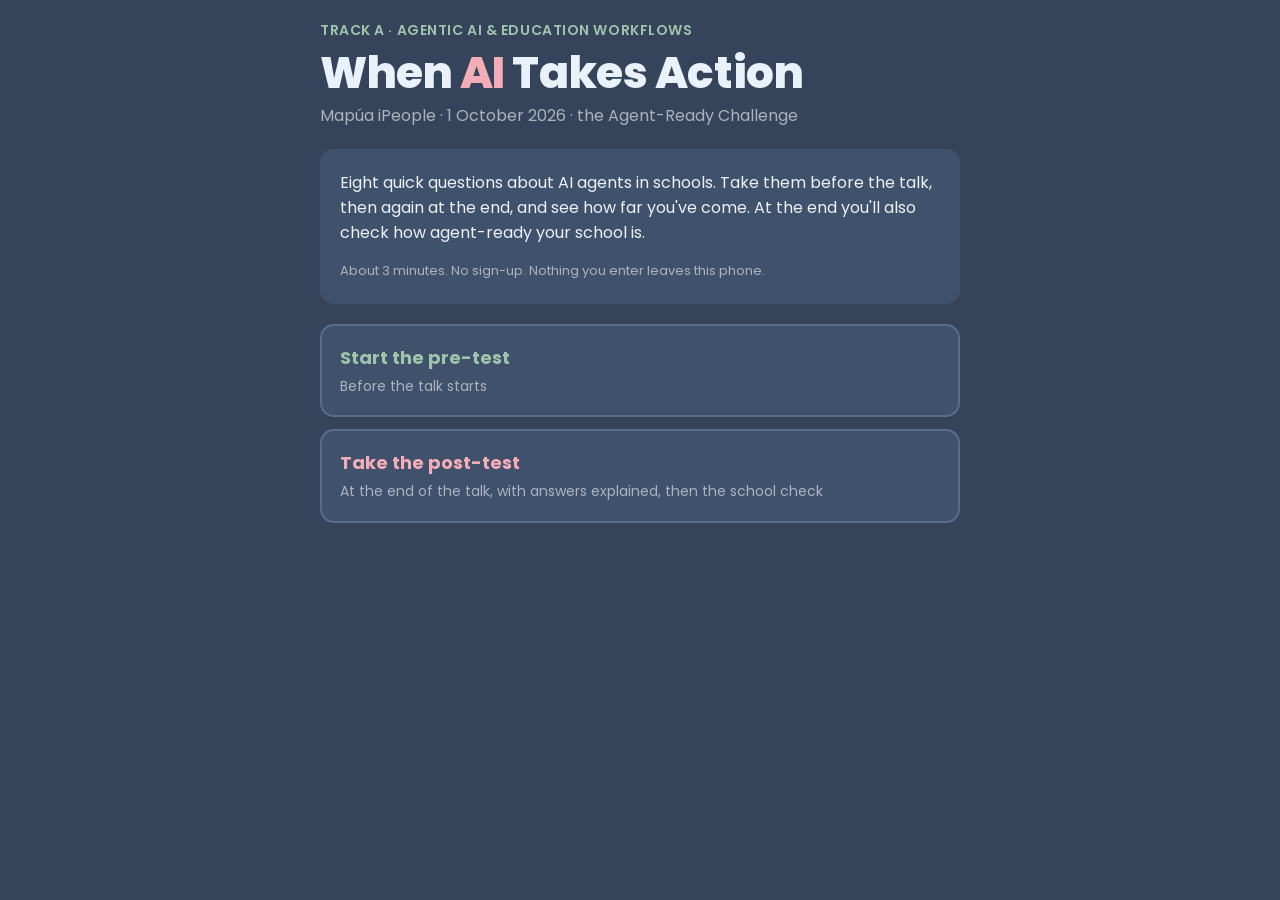
==== agent-ready/index.html @ f6d98a03 "Add Agent-Ready Challenge: pre/post-test and school readiness check with a shareable results card Co" ====
<!doctype html>
<html lang="en">
<head>
<meta charset="UTF-8" />
<meta name="viewport" content="width=device-width, initial-scale=1, viewport-fit=cover" />
<title>Agent-Ready Challenge</title>
<meta name="description" content="Eight quick questions on AI agents in schools, before and after the talk, plus a check of how agent-ready your school is. Get a results card to keep and share." />
<meta property="og:type" content="website" />
<meta property="og:url" content="https://events.webprvw.xyz/agent-ready/" />
<meta property="og:title" content="How agent-ready is your school?" />
<meta property="og:description" content="The Agent-Ready Challenge from Track A, “When AI Takes Action” (Mapúa iPeople, 1 Oct 2026). Take the quiz and get your school's level on the autonomy dial." />
<meta property="og:image" content="https://events.webprvw.xyz/agent-ready/og.png" />
<meta property="og:image:width" content="1200" />
<meta property="og:image:height" content="630" />
<meta name="twitter:card" content="summary_large_image" />
<link rel="icon" href="data:image/svg+xml,<svg xmlns=%22http://www.w3.org/2000/svg%22 viewBox=%220 0 100 100%22><circle cx=%2250%22 cy=%2250%22 r=%2248%22 fill=%22%2335445A%22/><path d=%22M22 64a28 28 0 0 1 56 0%22 stroke=%22%239FC4AB%22 stroke-width=%2210%22 fill=%22none%22 stroke-linecap=%22round%22/><line x1=%2250%22 y1=%2264%22 x2=%2262%22 y2=%2242%22 stroke=%22%23E9F1FA%22 stroke-width=%227%22 stroke-linecap=%22round%22/></svg>" />

<link rel="preconnect" href="https://fonts.googleapis.com">
<link rel="preconnect" href="https://fonts.gstatic.com" crossorigin>
<link rel="stylesheet" href="https://fonts.googleapis.com/css2?family=Poppins:wght@400;500;600;700;800&display=swap">
<style>
  /* Single dark look, taken from the "When AI Takes Action" deck */
  :root {
    color-scheme: dark;
    --ground: #35445A;
    --ground-deep: #2C394C;
    --card: #40516B;
    --card-hi: #4A5D7A;
    --line: #5A6C88;
    --text: #E9F1FA;
    --muted: #A9B4C2;
    --mint: #9FC4AB;
    --pink: #F4ACB7;
    --sky: #B6D8E1;
    --ok: #9FC4AB;
    --bad: #F4ACB7;
    --radius: 14px;
    --font: "Poppins", "Avenir Next", "Segoe UI", system-ui, sans-serif;
  }
  html, body { background: var(--ground); }
  body {
    margin: 0; color: var(--text); font-family: var(--font); font-size: 16px; line-height: 1.55;
    padding-inline: 16px; padding-block: 20px 40px;
    -webkit-font-smoothing: antialiased;
  }
  .wrap { max-width: 640px; margin: 0 auto; display: grid; grid-template-columns: minmax(0, 1fr); gap: 20px; width: 100%; }
  .wrap > *, .panel > * { min-width: 0; }
  h1, h2, .q { overflow-wrap: anywhere; }
  h1, h2, h3 { margin: 0; text-wrap: balance; line-height: 1.15; }
  p { margin: 0; }
  .eyebrow { font-size: 12px; font-weight: 700; letter-spacing: .12em; text-transform: uppercase; color: var(--muted); }
  .muted { color: var(--muted); }
  .num { font-variant-numeric: tabular-nums; }

  /* header */
  .brand { display: grid; gap: 6px; }
  .brand h1 { font-size: clamp(30px, 8vw, 44px); font-weight: 800; letter-spacing: -.01em; }
  .brand h1 .ai { color: var(--pink); }
  .brand .sub { color: var(--mint); font-weight: 600; font-size: 14px; letter-spacing: .04em; text-transform: uppercase; }

  /* agent loop strip: used as the quiz progress */
  .loop { display: flex; flex-wrap: wrap; align-items: center; gap: 6px 8px; font-size: 13px; font-weight: 700; letter-spacing: .06em; }
  .loop span { color: var(--line); transition: color .3s; }
  .loop span.on { color: var(--c); }
  .loop i { color: var(--line); font-style: normal; }

  .panel { background: var(--card); border-radius: var(--radius); padding: 22px 20px; display: grid; gap: 16px; }
  .choices { display: grid; gap: 12px; }
  .bigbtn {
    display: grid; gap: 4px; text-align: left; width: 100%;
    background: var(--card); color: var(--text); border: 2px solid var(--line); border-radius: var(--radius);
    padding: 18px 18px; font: inherit; cursor: pointer; transition: border-color .15s, background .15s;
  }
  .bigbtn:hover { border-color: var(--sky); background: var(--card-hi); }
  .bigbtn strong { font-size: 18px; }
  .bigbtn small { color: var(--muted); font-size: 14px; }
  .bigbtn.pre strong { color: var(--mint); }
  .bigbtn.post strong { color: var(--pink); }
  .note { font-size: 13px; color: var(--muted); }

  button { font-family: inherit; }
  button:focus-visible, a:focus-visible, input:focus-visible { outline: 3px solid var(--sky); outline-offset: 2px; }
  .btn {
    appearance: none; border: 0; border-radius: 999px; padding: 13px 22px; font-size: 15px; font-weight: 700;
    background: var(--mint); color: var(--ground-deep); cursor: pointer; text-decoration: none; display: inline-flex; align-items: center; justify-content: center; gap: 8px;
  }
  .btn.alt { background: transparent; color: var(--text); border: 2px solid var(--line); }
  .btn.pink { background: var(--pink); }
  .btn[disabled] { opacity: .45; cursor: default; }
  .row { display: flex; flex-wrap: wrap; gap: 10px; align-items: center; }
  .spread { justify-content: space-between; }

  /* quiz */
  .qhead { display: flex; justify-content: space-between; gap: 12px; align-items: baseline; }
  .q { font-size: clamp(19px, 5vw, 23px); font-weight: 700; }
  .opts { display: grid; gap: 10px; }
  .opt {
    text-align: left; width: 100%; font: inherit; font-size: 16px; color: var(--text);
    background: var(--ground); border: 2px solid var(--line); border-radius: 12px; padding: 13px 15px; cursor: pointer;
    display: grid; grid-template-columns: 28px 1fr; gap: 10px; align-items: start;
  }
  .opt:hover:not([disabled]) { border-color: var(--sky); }
  .opt .k { width: 26px; height: 26px; border-radius: 50%; border: 2px solid var(--line); display: grid; place-items: center; font-size: 13px; font-weight: 700; color: var(--muted); }
  .opt.picked { border-color: var(--sky); background: var(--card-hi); }
  .opt.picked .k { border-color: var(--sky); color: var(--sky); }
  .opt.right { border-color: var(--ok); }
  .opt.right .k { background: var(--ok); border-color: var(--ok); color: var(--ground-deep); }
  .opt.wrong { border-color: var(--bad); }
  .opt.wrong .k { background: var(--bad); border-color: var(--bad); color: var(--ground-deep); }
  .opt[disabled] { cursor: default; }
  .explain { border-radius: 12px; background: var(--ground); padding: 12px 14px; font-size: 15px; }
  .explain b { color: var(--mint); }
  .explain.miss b { color: var(--pink); }

  /* readiness */
  .area { display: grid; gap: 10px; }
  .area h3 { font-size: 15px; letter-spacing: .06em; text-transform: uppercase; color: var(--sky); }
  .item { background: var(--ground); border-radius: 12px; padding: 12px 14px; display: grid; gap: 10px; }
  .seg { display: grid; grid-template-columns: repeat(3, 1fr); gap: 6px; }
  .seg button {
    font: inherit; font-size: 14px; font-weight: 600; padding: 8px 4px; border-radius: 999px; cursor: pointer;
    background: transparent; color: var(--muted); border: 2px solid var(--line);
  }
  .seg button[aria-pressed="true"] { color: var(--ground-deep); border-color: transparent; }
  .seg button[data-v="2"][aria-pressed="true"] { background: var(--mint); }
  .seg button[data-v="1"][aria-pressed="true"] { background: var(--sky); }
  .seg button[data-v="0"][aria-pressed="true"] { background: var(--pink); }

  /* results */
  .scores { display: grid; grid-template-columns: minmax(0, 1fr) auto minmax(0, 1fr); gap: 10px; align-items: center; text-align: center; }
  .score b { display: block; font-size: 40px; line-height: 1.1; }
  .score small { color: var(--muted); font-size: 13px; text-transform: uppercase; letter-spacing: .08em; font-weight: 600; }
  .arrow { color: var(--muted); font-size: 26px; }
  .gain { text-align: center; font-weight: 700; color: var(--mint); }
  .dialbox { display: grid; justify-items: center; gap: 6px; text-align: center; }
  .dialbox svg { width: 100%; max-width: 320px; height: auto; }
  .level { font-size: 22px; font-weight: 800; }
  .card-img { width: 100%; max-width: 420px; border-radius: 12px; display: block; margin: 0 auto; box-shadow: 0 10px 30px rgba(0,0,0,.25); }
  .field { display: grid; gap: 6px; }
  .field label { font-size: 13px; color: var(--muted); font-weight: 600; }
  .field input {
    font: inherit; color: var(--text); background: var(--ground); border: 2px solid var(--line); border-radius: 10px; padding: 10px 12px; width: 100%; box-sizing: border-box;
  }
  .caption { background: var(--ground); border-radius: 12px; padding: 12px 14px; font-size: 14px; white-space: pre-wrap; user-select: all; }
  .status { font-size: 14px; color: var(--mint); min-height: 1.4em; }
  .social a { font-size: 14px; padding: 10px 16px; }
  .fields { display: grid; grid-template-columns: minmax(0, 1fr) minmax(0, 1fr); gap: 10px; }
  @media (max-width: 460px) { .fields { grid-template-columns: 1fr; } .score b { font-size: 34px; } }
  @media (prefers-reduced-motion: reduce) { * { transition: none !important; } }
</style>

</head>
<body>
<div class="wrap" id="app">
  <header class="brand">
    <span class="sub">Track A · Agentic AI &amp; Education Workflows</span>
    <h1>When <span class="ai">AI</span> Takes Action</h1>
    <span class="muted">Mapúa iPeople · 1 October 2026 · the Agent-Ready Challenge</span>
  </header>
  <main id="screen" class="wrap"></main>
</div>

<script>
/* ---------- content ---------- */
const QUESTIONS = [
  { q: "What's the biggest difference between a chatbot and an AI agent?",
    o: ["The agent runs on a smarter model", "The agent works toward a goal and takes the steps itself, using tools", "The agent only works offline", "The agent never makes mistakes"],
    a: 1, why: "The brain can be the same model. A chatbot answers your question. An agent gets a goal and does the steps." },
  { q: "Which order does an agent loop through?",
    o: ["Think → Act → Perceive → Learn", "Act → Learn → Think → Perceive", "Perceive → Think → Act → Learn", "Learn → Perceive → Act → Think"],
    a: 2, why: "It takes in what's around it, plans, does the steps, then checks what happened and adjusts." },
  { q: "An agent will remind parents about missing enrollment documents. Where on the autonomy dial should you start?",
    o: ["Level 4: it acts alone, you check later", "Level 3: it runs routine cases by itself", "Level 2: it drafts, a person approves each step", "Skip the dial and send everything at once"],
    a: 2, why: "Start at Level 2. Earn Level 3 with evidence. Anything touching parents, grades or health stays close to a human." },
  { q: "Your class records live in five spreadsheets with different spellings of the same student. You add an agent. What happens?",
    o: ["The agent quietly fixes the data", "The agent acts on the wrong records, with total confidence", "The agent refuses to run", "Nothing changes"],
    a: 1, why: "An agent is only as good as what it can see. Bad data becomes a wrong action, not just a wrong answer." },
  { q: "Which of these should always stay with a person?",
    o: ["Sorting helpdesk tickets by category", "Drafting a weekly quiz from the syllabus", "Checking the server room temperature", "Deciding how to approach a student who just lost a parent"],
    a: 3, why: "Empathy, ethics and context are the human layer. The agent can flag the student. The adviser decides." },
  { q: "TOIC's Monitoring Agent spots a 'rogue access point' near campus. What happens next?",
    o: ["It blocks the device right away", "It writes a brief, and the security team makes the call", "It shuts down campus Wi-Fi", "It emails every student"],
    a: 1, why: "Act, then stop. It might just be the café next door, so a person on the SOC team decides." },
  { q: "Why keep a log of everything an agent does?",
    o: ["To slow the agent down", "It shows who did what and who approved it, which is the evidence ISO 21001 auditors ask for", "It trains the model for free", "You don't need one if the agent is accurate"],
    a: 1, why: "An audit log is evidence. The agents create it as they go, and it feeds the management review." },
  { q: "You want to demo an agent to colleagues. Which data should you use?",
    o: ["Real student records, since it's only a demo", "Sample data with fake names", "Whatever is in your downloads folder", "Last year's grades, since they're old"],
    a: 1, why: "Use fake data for demos. Real student data goes only into approved tools, under RA 10173 (Data Privacy Act)." },
];

const AREAS = [
  { name: "Data & systems", tip: "Pick one important record, like class lists, and get it into one clean, owned system.", items: [
    "Our key records live in one system, not scattered spreadsheets.",
    "Every key system has a named owner.",
    "We watch our systems instead of waiting for complaints.",
  ]},
  { name: "Workflows & operations", tip: "Get everyone who touches one workflow into a room and map it start to finish on a whiteboard.", items: [
    "We've mapped at least one workflow from start to finish.",
    "Requests and issues go through one ticketing or tracking system.",
    "Our devices have an inventory and a maintenance schedule we follow.",
  ]},
  { name: "People & governance", tip: "Write down who approves what before any agent acts, and share your AI policy with the people doing the work.", items: [
    "Teachers and staff know our AI policy.",
    "Every automated action would have a named human approver.",
    "We know which data AI tools may and may not touch (RA 10173).",
    "Our quality system, like ISO 21001, has KPIs and a regular review we can plug agents into.",
  ]},
];
const LEVELS = [
  { n: 1, name: "Build the foundation", color: "#F4ACB7", move: "Map one workflow and clean one dataset before any agent acts." },
  { n: 2, name: "Pilot one agent", color: "#B6D8E1", move: "Pick one workflow. The agent drafts, a named person approves every step." },
  { n: 3, name: "Scale with evidence", color: "#9FC4AB", move: "Let the agent run routine cases, spot-check it, and report the KPIs." },
];
const HASHTAGS = "#WhenAITakesAction #AgenticAI #iPeople #AIinEducation";
const SHARE_URL = "https://events.webprvw.xyz/agent-ready/";
const PRE_KEY = "agent-ready-pre-v1";

/* ---------- state ---------- */
let S = { screen: "home", mode: "pre", i: 0, answers: [], revealed: false, ready: {}, name: "", school: "" };

const store = {
  get() { try { return JSON.parse(localStorage.getItem(PRE_KEY) || "null"); } catch { return null; } },
  set(v) { try { localStorage.setItem(PRE_KEY, JSON.stringify(v)); } catch {} },
};
const $ = (sel, root = document) => root.querySelector(sel);
function h(tag, attrs = {}, ...kids) {
  const el = document.createElement(tag);
  for (const [k, v] of Object.entries(attrs)) {
    if (k === "class") el.className = v;
    else if (k.startsWith("on")) el.addEventListener(k.slice(2), v);
    else if (v !== false && v != null) el.setAttribute(k, v === true ? "" : v);
  }
  for (const k of kids.flat()) if (k != null && k !== false) el.append(k.nodeType ? k : document.createTextNode(k));
  return el;
}
const score = (ans) => ans.reduce((s, a, i) => s + (a === QUESTIONS[i].a ? 1 : 0), 0);
function go(patch) { Object.assign(S, patch); render(); window.scrollTo({ top: 0, behavior: "instant" in window ? "instant" : "auto" }); }

/* ---------- screens ---------- */
function render() {
  const root = $("#screen"); root.replaceChildren();
  ({ home, quiz, preDone, ready, results })[S.screen](root);
}

function home(root) {
  const pre = store.get();
  root.append(
    h("div", { class: "panel" },
      h("p", {}, "Eight quick questions about AI agents in schools. Take them before the talk, then again at the end, and see how far you've come. At the end you'll also check how agent-ready your school is."),
      h("p", { class: "note" }, "About 3 minutes. No sign-up. Nothing you enter leaves this phone.")),
    h("div", { class: "choices" },
      h("button", { class: "bigbtn pre", onclick: () => go({ screen: "quiz", mode: "pre", i: 0, answers: [], revealed: false }) },
        h("strong", {}, "Start the pre-test"), h("small", {}, pre ? `Already done: ${pre.score}/8. Tap to retake.` : "Before the talk starts")),
      h("button", { class: "bigbtn post", onclick: () => go({ screen: "quiz", mode: "post", i: 0, answers: [], revealed: false }) },
        h("strong", {}, "Take the post-test"), h("small", {}, "At the end of the talk, with answers explained, then the school check"))),
  );
}

function loopStrip(i) {
  const steps = [["PERCEIVE", "var(--mint)"], ["THINK", "var(--sky)"], ["ACT", "var(--pink)"], ["LEARN", "var(--text)"]];
  const on = Math.min(3, Math.floor((i / QUESTIONS.length) * 4));
  const el = h("div", { class: "loop", "aria-hidden": "true" });
  steps.forEach(([t, c], k) => {
    if (k) el.append(h("i", {}, "→"));
    const s = h("span", { class: k <= on ? "on" : "" }, t); s.style.setProperty("--c", c); el.append(s);
  });
  return el;
}

function quiz(root) {
  const Q = QUESTIONS[S.i], picked = S.answers[S.i], post = S.mode === "post";
  const panel = h("div", { class: "panel" },
    h("div", { class: "qhead" },
      h("span", { class: "eyebrow" }, post ? "Post-test" : "Pre-test"),
      h("span", { class: "eyebrow num" }, `${S.i + 1} of ${QUESTIONS.length}`)),
    loopStrip(S.i),
    h("h2", { class: "q", id: "qtext" }, Q.q));
  const opts = h("div", { class: "opts", role: "group", "aria-labelledby": "qtext" });
  Q.o.forEach((text, k) => {
    let cls = "opt";
    if (picked === k) cls += " picked";
    if (post && S.revealed) { if (k === Q.a) cls += " right"; else if (k === picked) cls += " wrong"; }
    opts.append(h("button", {
      class: cls, disabled: post && S.revealed,
      onclick: () => { S.answers[S.i] = k; if (post) S.revealed = true; render(); },
    }, h("span", { class: "k" }, "ABCD"[k]), h("span", {}, text)));
  });
  panel.append(opts);
  if (post && S.revealed) {
    const ok = picked === Q.a;
    panel.append(h("p", { class: "explain" + (ok ? "" : " miss"), role: "status" }, h("b", {}, ok ? "Correct. " : "Not quite. "), Q.why));
  }
  const last = S.i === QUESTIONS.length - 1;
  const canNext = picked != null;
  panel.append(h("div", { class: "row spread" },
    h("button", { class: "btn alt", disabled: S.i === 0, onclick: () => go({ i: S.i - 1, revealed: post }) }, "Back"),
    h("button", { class: "btn", disabled: !canNext, onclick: () => {
      if (!last) return go({ i: S.i + 1, revealed: post && S.answers[S.i + 1] != null });
      if (!post) { store.set({ score: score(S.answers), at: Date.now() }); return go({ screen: "preDone" }); }
      go({ screen: "ready" });
    }}, last ? (post ? "Next: school check" : "Lock in my answers") : "Next")));
  root.append(panel);
}

function preDone(root) {
  const s = score(S.answers);
  root.append(h("div", { class: "panel" },
    h("span", { class: "eyebrow" }, "Pre-test locked in"),
    h("h2", { class: "num", style: "font-size:44px" }, `${s} / 8`),
    h("p", {}, "The answers stay hidden for now. At the end of the talk, open this page again on this phone and tap “Take the post-test” to see how far you've come."),
    h("p", { class: "note" }, `Using another device later? Write down your score: ${s}/8.`),
    h("div", { class: "row" }, h("button", { class: "btn alt", onclick: () => go({ screen: "home" }) }, "Back to start"))));
}

function ready(root) {
  const panel = h("div", { class: "panel" },
    h("span", { class: "eyebrow" }, "Last step"),
    h("h2", {}, "How agent-ready is your school?"),
    h("p", { class: "muted" }, "Answer for your school or your office. Be honest: this only shows up on your phone."));
  let idx = 0;
  AREAS.forEach((area) => {
    const box = h("section", { class: "area" }, h("h3", {}, area.name));
    area.items.forEach((text) => {
      const id = idx++, cur = S.ready[id];
      const seg = h("div", { class: "seg", role: "group", "aria-label": text });
      [["2", "Yes"], ["1", "Partly"], ["0", "Not yet"]].forEach(([v, label]) =>
        seg.append(h("button", { "data-v": v, "aria-pressed": String(cur === +v), onclick: () => { S.ready[id] = +v; render(); } }, label)));
      box.append(h("div", { class: "item" }, h("span", {}, text), seg));
    });
    panel.append(box);
  });
  const total = AREAS.reduce((n, a) => n + a.items.length, 0);
  const done = Object.keys(S.ready).length;
  panel.append(h("div", { class: "row spread" },
    h("span", { class: "note num" }, `${done} of ${total} answered`),
    h("button", { class: "btn pink", disabled: done < total, onclick: () => go({ screen: "results" }) }, "See my results")));
  root.append(panel);
}

function readiness() {
  let id = 0, total = 0, weakest = null;
  const areas = AREAS.map((a) => {
    let got = 0; a.items.forEach(() => { got += S.ready[id++] ?? 0; });
    const pct = got / (a.items.length * 2); total += got;
    const r = { ...a, pct }; if (!weakest || pct < weakest.pct) weakest = r; return r;
  });
  const level = total <= 8 ? LEVELS[0] : total <= 15 ? LEVELS[1] : LEVELS[2];
  return { total, level, weakest, areas };
}

function dialSVG(level) {
  // four notches on a half dial; level 4 is shown greyed out ("rarely right for schools")
  const cx = 160, cy = 150, r = 120, segs = 4, gap = 0.04;
  const arc = (a0, a1, rr) => {
    const p = (a) => [cx + rr * Math.cos(a), cy - rr * Math.sin(a)];
    const [x0, y0] = p(a0), [x1, y1] = p(a1);
    return `M${x0.toFixed(1)} ${y0.toFixed(1)} A${rr} ${rr} 0 0 1 ${x1.toFixed(1)} ${y1.toFixed(1)}`;
  };
  const cols = ["#F4ACB7", "#B6D8E1", "#9FC4AB", "#5A6C88"];
  let paths = "";
  for (let k = 0; k < segs; k++) {
    const a0 = Math.PI - (k / segs) * Math.PI - gap, a1 = Math.PI - ((k + 1) / segs) * Math.PI + gap;
    const active = k + 1 <= level.n && k < 3;
    paths += `<path d="${arc(a0, a1, r)}" stroke="${cols[k]}" stroke-opacity="${active ? 1 : 0.28}" stroke-width="26" fill="none" stroke-linecap="round"/>`;
    const mid = (a0 + a1) / 2;
    paths += `<text x="${(cx + (r - 44) * Math.cos(mid)).toFixed(1)}" y="${(cy - (r - 44) * Math.sin(mid) + 6).toFixed(1)}" fill="#A9B4C2" font-family="Poppins, sans-serif" font-size="15" font-weight="700" text-anchor="middle">${k + 1}</text>`;
  }
  const na = Math.PI - ((level.n - 0.5) / segs) * Math.PI;
  const nx = cx + (r - 30) * Math.cos(na), ny = cy - (r - 30) * Math.sin(na);
  return `<svg viewBox="0 0 320 175" role="img" aria-label="Autonomy dial pointing at level ${level.n} of 4">${paths}
    <line x1="${cx}" y1="${cy}" x2="${nx.toFixed(1)}" y2="${ny.toFixed(1)}" stroke="#E9F1FA" stroke-width="5" stroke-linecap="round"/>
    <circle cx="${cx}" cy="${cy}" r="9" fill="#E9F1FA"/>
    <text x="290" y="170" fill="#A9B4C2" font-family="Poppins, sans-serif" font-size="11" text-anchor="end">4 = acts alone, rarely right for schools</text></svg>`;
}

function captionText(post, pre, R) {
  const who = S.name.trim() ? `${S.name.trim()}${S.school.trim() ? ", " + S.school.trim() : ""}` : "";
  const scoreLine = pre != null ? `My agentic AI score went from ${pre}/8 to ${post}/8` : `I scored ${post}/8 on agentic AI`;
  return `${scoreLine} at Track A, "When AI Takes Action" (Mapúa iPeople, 1 Oct 2026).${who ? " — " + who : ""}
My school is at Level ${R.level.n} on the autonomy dial: ${R.level.name}.
AI prepares. People decide.${SHARE_URL ? "\nTry it: " + SHARE_URL : ""}
${HASHTAGS}`;
}

function results(root) {
  const post = score(S.answers), preRec = store.get(), pre = preRec ? preRec.score : null, R = readiness();
  const scoreBox = h("div", { class: "panel" }, h("span", { class: "eyebrow" }, "Your quiz"));
  if (pre != null) {
    scoreBox.append(h("div", { class: "scores num" },
      h("div", { class: "score" }, h("b", {}, `${pre}/8`), h("small", {}, "Before")),
      h("span", { class: "arrow", "aria-hidden": "true" }, "→"),
      h("div", { class: "score" }, h("b", { style: "color:var(--mint)" }, `${post}/8`), h("small", {}, "After"))),
      h("p", { class: "gain num" }, post > pre ? `+${post - pre} since the start of the talk` : post === pre ? "Same score. You came in ready." : "Worth a second look at the slides"));
  } else {
    scoreBox.append(h("div", { class: "scores num" }, h("span", {}), h("div", { class: "score" }, h("b", { style: "color:var(--mint)" }, `${post}/8`), h("small", {}, "Post-test")), h("span", {})),
      h("p", { class: "note", style: "text-align:center" }, "No pre-test on this phone, so there's no before score to compare."));
  }

  const dial = h("div", { class: "panel" },
    h("span", { class: "eyebrow" }, "Your school"),
    h("div", { class: "dialbox" }));
  $(".dialbox", dial).innerHTML = dialSVG(R.level);
  const lvl = h("p", { class: "level" }, `Level ${R.level.n}: ${R.level.name}`); lvl.style.color = R.level.color;
  $(".dialbox", dial).append(lvl, h("p", { class: "muted num" }, `Readiness score ${R.total} of 20`));
  dial.append(h("p", {}, h("b", {}, "Your Monday move: "), R.level.move),
    h("p", {}, h("b", {}, `Start with ${R.weakest.name.toLowerCase()}: `), R.weakest.tip));

  const share = h("div", { class: "panel" },
    h("span", { class: "eyebrow" }, "Keep a copy and share it"),
    h("div", { class: "fields" },
      h("div", { class: "field" }, h("label", { for: "nm" }, "Name on your card (optional)"),
        h("input", { id: "nm", value: S.name, maxlength: "40", autocomplete: "off", oninput: (e) => { S.name = e.target.value; refresh(); } })),
      h("div", { class: "field" }, h("label", { for: "sc" }, "School (optional)"),
        h("input", { id: "sc", value: S.school, maxlength: "50", autocomplete: "off", oninput: (e) => { S.school = e.target.value; refresh(); } }))),
    h("img", { class: "card-img", id: "cardimg", alt: "Your results card" }),
    h("p", { class: "note", style: "text-align:center" }, "On a phone you can also press and hold the card to save it."),
    h("div", { class: "row", id: "savebtns" }),
    h("p", { class: "status", id: "status", role: "status" }),
    h("span", { class: "eyebrow" }, "Caption for your post"),
    h("p", { class: "caption", id: "caption" }),
    h("div", { class: "row social", id: "social" }));

  root.append(scoreBox, dial, share,
    h("div", { class: "panel" },
      h("span", { class: "eyebrow" }, "One more step"),
      h("p", {}, "Turn your Monday move into three commitments you can keep."),
      h("div", { class: "row" }, h("a", { class: "btn", href: "../commitment/" }, "Make my 3 commitments"))),
    h("div", { class: "row" },
      h("button", { class: "btn alt", onclick: () => go({ screen: "home", answers: [], ready: {} }) }, "Start over")));

  let blob = null, timer = null;
  const status = (t) => { $("#status").textContent = t; };
  async function refresh() {
    $("#caption").textContent = captionText(post, pre, R);
    clearTimeout(timer);
    timer = setTimeout(async () => {
      blob = await drawCard(post, pre, R);
      if (blob) { const u = URL.createObjectURL(blob); const img = $("#cardimg"); const old = img.src; img.src = u; if (old.startsWith("blob:")) URL.revokeObjectURL(old); }
    }, 150);
  }
  refresh();

  const btns = $("#savebtns");
  const saveBtn = h("button", { class: "btn", onclick: async () => {
    if (!blob) return;
    const filename = "agent-ready-results.png";
    const dl = window.claude?.use ? await window.claude.use("downloads").catch(() => null) : null;
    if (dl) {
      try { await dl.save({ filename, data: blob }); status("Saved. Post it with the caption below."); }
      catch (e) { status(e?.code === "declined" ? "Not saved." : "Saving isn't available here. Press and hold the card to save it."); }
      return;
    }
    const a = h("a", { href: URL.createObjectURL(blob), download: filename }); document.body.append(a); a.click(); a.remove();
    status("Saved to your downloads. Post it with the caption below.");
  }}, "Download my card");
  btns.append(saveBtn);
  if (navigator.canShare) {
    btns.append(h("button", { class: "btn pink", onclick: async () => {
      if (!blob) return;
      const file = new File([blob], "agent-ready-results.png", { type: "image/png" });
      const data = { files: [file], text: captionText(post, pre, R) };
      try { if (navigator.canShare(data)) { await navigator.share(data); status("Shared."); } else status("Your browser can't share images. Download the card instead."); }
      catch (e) { if (e?.name !== "AbortError") status("Sharing isn't available here. Download the card instead."); }
    }}, "Share"));
  }
  btns.append(h("button", { class: "btn alt", onclick: async () => {
    const t = captionText(post, pre, R);
    try { await navigator.clipboard.writeText(t); status("Caption copied."); }
    catch { const r = document.createRange(); r.selectNodeContents($("#caption")); const s = getSelection(); s.removeAllRanges(); s.addRange(r); status("Caption selected. Copy it from your menu."); }
  }}, "Copy caption"));

  const social = $("#social"), text = encodeURIComponent(captionText(post, pre, R));
  if (SHARE_URL) {
    const u = encodeURIComponent(SHARE_URL);
    social.append(
      h("a", { class: "btn alt", href: `https://www.facebook.com/sharer/sharer.php?u=${u}`, target: "_blank", rel: "noopener" }, "Facebook"),
      h("a", { class: "btn alt", href: `https://www.linkedin.com/sharing/share-offsite/?url=${u}`, target: "_blank", rel: "noopener" }, "LinkedIn"));
  }
  social.append(h("a", { class: "btn alt", href: `https://x.com/intent/post?text=${text}`, target: "_blank", rel: "noopener" }, "Post on X"));
  social.append(h("p", { class: "note", style: "flex-basis:100%" }, "For Instagram or a Facebook photo post, download the card, then attach it with the caption."));
}

/* ---------- the results card (1080 × 1350, portrait for social feeds) ---------- */
async function drawCard(post, pre, R) {
  try { await Promise.all([document.fonts.load("800 60px Poppins"), document.fonts.load("600 30px Poppins"), document.fonts.load("400 30px Poppins")]); } catch {}
  const W = 1080, H = 1350, c = document.createElement("canvas"); c.width = W; c.height = H;
  const x = c.getContext("2d"), F = (w, s) => `${w} ${s}px Poppins, "Avenir Next", system-ui, sans-serif`;
  x.fillStyle = "#35445A"; x.fillRect(0, 0, W, H);
  x.fillStyle = "#2C394C"; x.beginPath(); x.arc(W - 40, 120, 300, 0, Math.PI * 2); x.fill();

  x.textBaseline = "alphabetic"; x.textAlign = "left";
  x.fillStyle = "#9FC4AB"; x.font = F(600, 28); x.fillText("TRACK A · AGENTIC AI & EDUCATION WORKFLOWS", 80, 130);
  x.font = F(800, 92); x.fillStyle = "#E9F1FA"; x.fillText("When ", 80, 250);
  let w = x.measureText("When ").width; x.fillStyle = "#F4ACB7"; x.fillText("AI", 80 + w, 250);
  x.fillStyle = "#E9F1FA"; x.fillText("Takes Action", 80, 350);
  x.fillStyle = "#A9B4C2"; x.font = F(400, 30); x.fillText("Mapúa iPeople · 1 October 2026", 80, 405);

  const who = S.name.trim();
  if (who) { x.fillStyle = "#E9F1FA"; x.font = F(600, 38); x.fillText(clip(x, who + (S.school.trim() ? " · " + S.school.trim() : ""), 920), 80, 490); }

  // score panel
  const py = 540; round(x, 80, py, 920, 270, 28, "#40516B");
  x.fillStyle = "#A9B4C2"; x.font = F(600, 26); x.fillText("AGENTIC AI QUIZ", 120, py + 60);
  x.font = F(800, 110);
  if (pre != null) {
    x.fillStyle = "#E9F1FA"; x.fillText(`${pre}/8`, 120, py + 190);
    w = x.measureText(`${pre}/8`).width; x.fillStyle = "#A9B4C2"; x.font = F(600, 70); x.fillText("→", 150 + w, py + 180);
    x.font = F(800, 110); x.fillStyle = "#9FC4AB"; x.fillText(`${post}/8`, 260 + w, py + 190);
    x.font = F(600, 30); x.fillStyle = "#9FC4AB"; x.textAlign = "right";
    x.fillText(post > pre ? `+${post - pre} learned` : "before → after", 960, py + 60); x.textAlign = "left";
  } else { x.fillStyle = "#9FC4AB"; x.fillText(`${post}/8`, 120, py + 190); }
  x.fillStyle = "#A9B4C2"; x.font = F(400, 26); x.fillText(pre != null ? "before and after the talk" : "post-test score", 120, py + 235);

  // readiness panel with mini dial
  const ry = 850; round(x, 80, ry, 920, 330, 28, "#40516B");
  x.fillStyle = "#A9B4C2"; x.font = F(600, 26); x.fillText("HOW AGENT-READY IS MY SCHOOL?", 120, ry + 60);
  const cx = 250, cy = ry + 250, r = 110, cols = ["#F4ACB7", "#B6D8E1", "#9FC4AB", "#5A6C88"];
  x.lineWidth = 26; x.lineCap = "round";
  for (let k = 0; k < 4; k++) {
    const a0 = Math.PI + (k / 4) * Math.PI + 0.05, a1 = Math.PI + ((k + 1) / 4) * Math.PI - 0.05;
    x.strokeStyle = cols[k]; x.globalAlpha = (k + 1 <= R.level.n && k < 3) ? 1 : 0.28;
    x.beginPath(); x.arc(cx, cy, r, a0, a1); x.stroke();
  }
  x.globalAlpha = 1; const na = Math.PI + ((R.level.n - 0.5) / 4) * Math.PI;
  x.strokeStyle = "#E9F1FA"; x.lineWidth = 7; x.beginPath(); x.moveTo(cx, cy); x.lineTo(cx + (r - 28) * Math.cos(na), cy + (r - 28) * Math.sin(na)); x.stroke();
  x.fillStyle = "#E9F1FA"; x.beginPath(); x.arc(cx, cy, 11, 0, Math.PI * 2); x.fill();
  x.fillStyle = R.level.color; x.font = F(800, 50); x.fillText(`Level ${R.level.n}`, 420, ry + 150);
  x.fillStyle = "#E9F1FA"; x.font = F(600, 36); x.fillText(R.level.name, 420, ry + 200);
  x.fillStyle = "#A9B4C2"; x.font = F(400, 26); wrap(x, R.level.move, 420, ry + 245, 540, 34);

  x.fillStyle = "#E9F1FA"; x.font = F(700, 34); x.fillText("AI prepares. People decide.", 80, 1255);
  x.fillStyle = "#9FC4AB"; x.font = F(600, 24); x.fillText(HASHTAGS, 80, 1300);
  return new Promise((res) => c.toBlob((b) => res(b), "image/png"));
}
function round(x, X, Y, W, H, r, fill) { x.fillStyle = fill; x.beginPath(); x.roundRect ? x.roundRect(X, Y, W, H, r) : x.rect(X, Y, W, H); x.fill(); }
function clip(x, t, max) { if (x.measureText(t).width <= max) return t; while (t.length && x.measureText(t + "…").width > max) t = t.slice(0, -1); return t + "…"; }
function wrap(x, t, X, Y, max, lh) {
  let line = "", y = Y;
  for (const word of t.split(" ")) {
    const test = line ? line + " " + word : word;
    if (x.measureText(test).width > max && line) { x.fillText(line, X, y); line = word; y += lh; } else line = test;
  }
  if (line) x.fillText(line, X, y);
}

render();
</script>

</body>
</html>
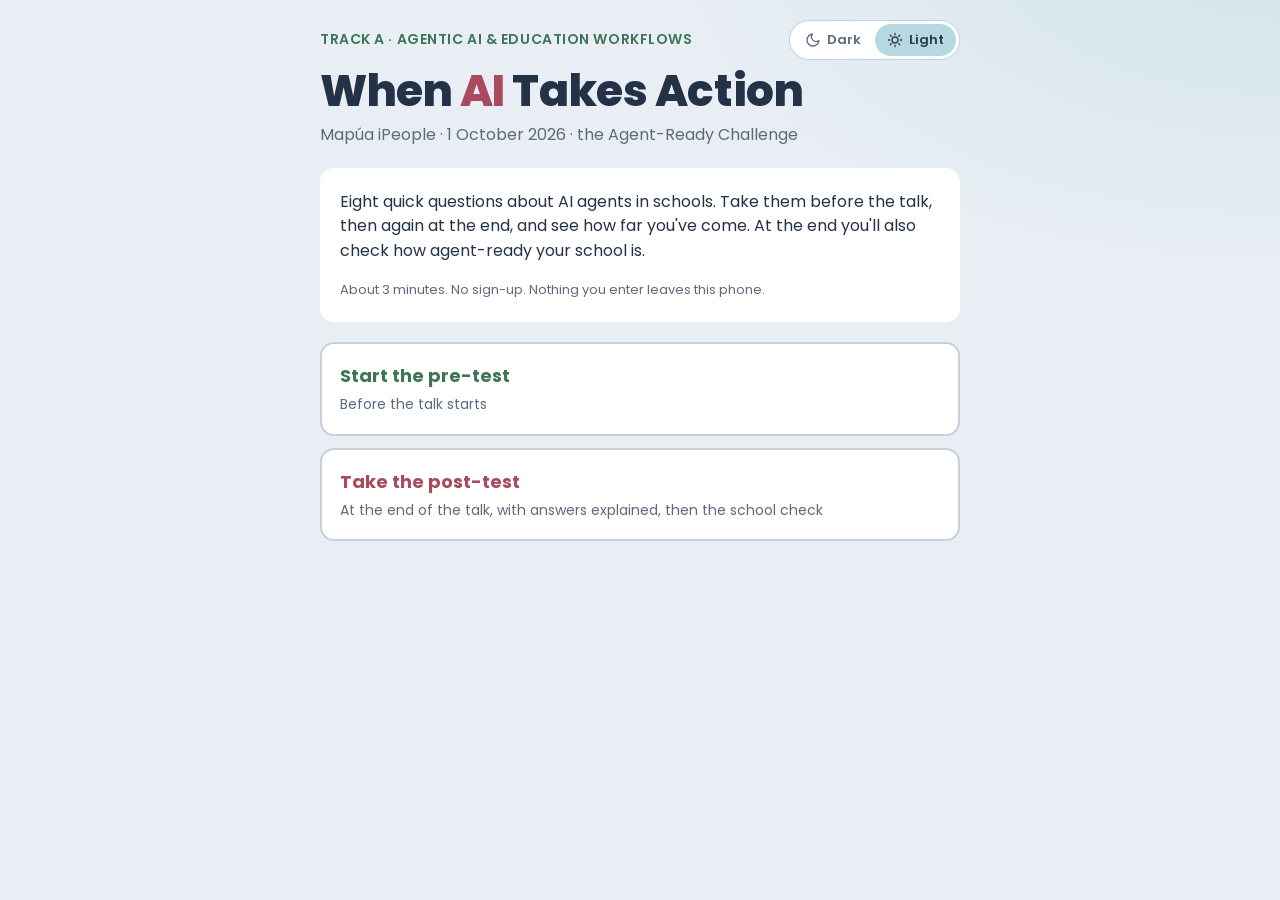
==== commit 9c2a702c: "Agent-Ready Challenge: add Dark/Light theme switch (follows the phone setting, remembers the choice)" ====
--- a/agent-ready/index.html
+++ b/agent-ready/index.html
@@ -18,8 +18,19 @@
 <link rel="preconnect" href="https://fonts.googleapis.com">
 <link rel="preconnect" href="https://fonts.gstatic.com" crossorigin>
 <link rel="stylesheet" href="https://fonts.googleapis.com/css2?family=Poppins:wght@400;500;600;700;800&display=swap">
+<meta name="theme-color" content="#35445A" id="meta-theme" />
+<script>
+  (function () {
+    var t = null;
+    try { t = localStorage.getItem("agent-ready-theme"); } catch (e) {}
+    if (t !== "light" && t !== "dark") t = (window.matchMedia && matchMedia("(prefers-color-scheme: light)").matches) ? "light" : "dark";
+    document.documentElement.setAttribute("data-theme", t);
+  })();
+</script>
 <style>
-  /* Single dark look, taken from the "When AI Takes Action" deck */
+  /* Two themes. Dark = the "When AI Takes Action" deck navy (default).
+     Light = soft blue-grey ground, white cards, deeper accents for text.
+     Pastel fills (buttons, dial) stay the same in both; *-ink tokens are for text. */
   :root {
     color-scheme: dark;
     --ground: #35445A;
@@ -32,12 +43,56 @@
     --mint: #9FC4AB;
     --pink: #F4ACB7;
     --sky: #B6D8E1;
+    --mint-ink: #9FC4AB;
+    --pink-ink: #F4ACB7;
+    --sky-ink: #B6D8E1;
+    --on-accent: #2C394C;
     --ok: #9FC4AB;
     --bad: #F4ACB7;
+    --glow: rgba(159, 196, 171, 0.10);
     --radius: 14px;
     --font: "Poppins", "Avenir Next", "Segoe UI", system-ui, sans-serif;
   }
-  html, body { background: var(--ground); }
+  :root[data-theme="light"] {
+    color-scheme: light;
+    --ground: #E9EEF4;
+    --card: #FFFFFF;
+    --card-hi: #F3F6FA;
+    --line: #C6D0DC;
+    --text: #243247;
+    --muted: #5C6A7D;
+    --mint-ink: #3D7556;
+    --pink-ink: #A94A5E;
+    --sky-ink: #2E6A80;
+    --ok: #6FA383;
+    --bad: #D9798A;
+    --glow: rgba(182, 216, 225, 0.45);
+  }
+  @media (prefers-color-scheme: light) {
+    :root:not([data-theme]) {
+      color-scheme: light;
+      --ground: #E9EEF4; --card: #FFFFFF; --card-hi: #F3F6FA; --line: #C6D0DC; --text: #243247; --muted: #5C6A7D;
+      --mint-ink: #3D7556; --pink-ink: #A94A5E; --sky-ink: #2E6A80; --ok: #6FA383; --bad: #D9798A; --glow: rgba(182, 216, 225, 0.45);
+    }
+  }
+  *, *::before, *::after { box-sizing: border-box; }
+  .choices, .opts, .area, .panel { grid-template-columns: minmax(0, 1fr); }
+  html, body { background: var(--ground); transition: background-color .35s ease, color .35s ease; }
+  body { background-image: radial-gradient(900px 480px at 100% -10%, var(--glow), transparent 70%); background-repeat: no-repeat; }
+  .panel, .bigbtn, .opt, .item, .explain, .caption { transition: background-color .35s ease, border-color .35s ease, color .35s ease; }
+
+  /* theme switch */
+  .toprow { display: flex; justify-content: space-between; align-items: center; gap: 12px; flex-wrap: wrap; }
+  .theme-toggle {
+    display: inline-flex; align-items: center; gap: 2px; padding: 3px; border-radius: 999px;
+    background: var(--card); border: 1px solid var(--line);
+  }
+  .theme-toggle button {
+    display: inline-flex; align-items: center; gap: 6px; border: 0; border-radius: 999px; padding: 6px 12px;
+    font: inherit; font-size: 13px; font-weight: 600; color: var(--muted); background: transparent; cursor: pointer;
+  }
+  .theme-toggle button svg { width: 16px; height: 16px; }
+  .theme-toggle button[aria-pressed="true"] { background: var(--sky); color: var(--on-accent); }
   body {
     margin: 0; color: var(--text); font-family: var(--font); font-size: 16px; line-height: 1.55;
     padding-inline: 16px; padding-block: 20px 40px;
@@ -55,8 +110,8 @@
   /* header */
   .brand { display: grid; gap: 6px; }
   .brand h1 { font-size: clamp(30px, 8vw, 44px); font-weight: 800; letter-spacing: -.01em; }
-  .brand h1 .ai { color: var(--pink); }
-  .brand .sub { color: var(--mint); font-weight: 600; font-size: 14px; letter-spacing: .04em; text-transform: uppercase; }
+  .brand h1 .ai { color: var(--pink-ink); }
+  .brand .sub { color: var(--mint-ink); font-weight: 600; font-size: 14px; letter-spacing: .04em; text-transform: uppercase; }
 
   /* agent loop strip: used as the quiz progress */
   .loop { display: flex; flex-wrap: wrap; align-items: center; gap: 6px 8px; font-size: 13px; font-weight: 700; letter-spacing: .06em; }
@@ -74,15 +129,15 @@
   .bigbtn:hover { border-color: var(--sky); background: var(--card-hi); }
   .bigbtn strong { font-size: 18px; }
   .bigbtn small { color: var(--muted); font-size: 14px; }
-  .bigbtn.pre strong { color: var(--mint); }
-  .bigbtn.post strong { color: var(--pink); }
+  .bigbtn.pre strong { color: var(--mint-ink); }
+  .bigbtn.post strong { color: var(--pink-ink); }
   .note { font-size: 13px; color: var(--muted); }
 
   button { font-family: inherit; }
-  button:focus-visible, a:focus-visible, input:focus-visible { outline: 3px solid var(--sky); outline-offset: 2px; }
+  button:focus-visible, a:focus-visible, input:focus-visible { outline: 3px solid var(--sky-ink); outline-offset: 2px; }
   .btn {
     appearance: none; border: 0; border-radius: 999px; padding: 13px 22px; font-size: 15px; font-weight: 700;
-    background: var(--mint); color: var(--ground-deep); cursor: pointer; text-decoration: none; display: inline-flex; align-items: center; justify-content: center; gap: 8px;
+    background: var(--mint); color: var(--on-accent); cursor: pointer; text-decoration: none; display: inline-flex; align-items: center; justify-content: center; gap: 8px;
   }
   .btn.alt { background: transparent; color: var(--text); border: 2px solid var(--line); }
   .btn.pink { background: var(--pink); }
@@ -101,27 +156,27 @@
   }
   .opt:hover:not([disabled]) { border-color: var(--sky); }
   .opt .k { width: 26px; height: 26px; border-radius: 50%; border: 2px solid var(--line); display: grid; place-items: center; font-size: 13px; font-weight: 700; color: var(--muted); }
-  .opt.picked { border-color: var(--sky); background: var(--card-hi); }
-  .opt.picked .k { border-color: var(--sky); color: var(--sky); }
+  .opt.picked { border-color: var(--sky-ink); background: var(--card-hi); }
+  .opt.picked .k { border-color: var(--sky-ink); color: var(--sky-ink); }
   .opt.right { border-color: var(--ok); }
-  .opt.right .k { background: var(--ok); border-color: var(--ok); color: var(--ground-deep); }
+  .opt.right .k { background: var(--ok); border-color: var(--ok); color: var(--on-accent); }
   .opt.wrong { border-color: var(--bad); }
-  .opt.wrong .k { background: var(--bad); border-color: var(--bad); color: var(--ground-deep); }
+  .opt.wrong .k { background: var(--bad); border-color: var(--bad); color: var(--on-accent); }
   .opt[disabled] { cursor: default; }
   .explain { border-radius: 12px; background: var(--ground); padding: 12px 14px; font-size: 15px; }
-  .explain b { color: var(--mint); }
-  .explain.miss b { color: var(--pink); }
+  .explain b { color: var(--mint-ink); }
+  .explain.miss b { color: var(--pink-ink); }
 
   /* readiness */
   .area { display: grid; gap: 10px; }
-  .area h3 { font-size: 15px; letter-spacing: .06em; text-transform: uppercase; color: var(--sky); }
+  .area h3 { font-size: 15px; letter-spacing: .06em; text-transform: uppercase; color: var(--sky-ink); }
   .item { background: var(--ground); border-radius: 12px; padding: 12px 14px; display: grid; gap: 10px; }
   .seg { display: grid; grid-template-columns: repeat(3, 1fr); gap: 6px; }
   .seg button {
     font: inherit; font-size: 14px; font-weight: 600; padding: 8px 4px; border-radius: 999px; cursor: pointer;
     background: transparent; color: var(--muted); border: 2px solid var(--line);
   }
-  .seg button[aria-pressed="true"] { color: var(--ground-deep); border-color: transparent; }
+  .seg button[aria-pressed="true"] { color: var(--on-accent); border-color: transparent; }
   .seg button[data-v="2"][aria-pressed="true"] { background: var(--mint); }
   .seg button[data-v="1"][aria-pressed="true"] { background: var(--sky); }
   .seg button[data-v="0"][aria-pressed="true"] { background: var(--pink); }
@@ -131,7 +186,7 @@
   .score b { display: block; font-size: 40px; line-height: 1.1; }
   .score small { color: var(--muted); font-size: 13px; text-transform: uppercase; letter-spacing: .08em; font-weight: 600; }
   .arrow { color: var(--muted); font-size: 26px; }
-  .gain { text-align: center; font-weight: 700; color: var(--mint); }
+  .gain { text-align: center; font-weight: 700; color: var(--mint-ink); }
   .dialbox { display: grid; justify-items: center; gap: 6px; text-align: center; }
   .dialbox svg { width: 100%; max-width: 320px; height: auto; }
   .level { font-size: 22px; font-weight: 800; }
@@ -142,7 +197,7 @@
     font: inherit; color: var(--text); background: var(--ground); border: 2px solid var(--line); border-radius: 10px; padding: 10px 12px; width: 100%; box-sizing: border-box;
   }
   .caption { background: var(--ground); border-radius: 12px; padding: 12px 14px; font-size: 14px; white-space: pre-wrap; user-select: all; }
-  .status { font-size: 14px; color: var(--mint); min-height: 1.4em; }
+  .status { font-size: 14px; color: var(--mint-ink); min-height: 1.4em; }
   .social a { font-size: 14px; padding: 10px 16px; }
   .fields { display: grid; grid-template-columns: minmax(0, 1fr) minmax(0, 1fr); gap: 10px; }
   @media (max-width: 460px) { .fields { grid-template-columns: 1fr; } .score b { font-size: 34px; } }
@@ -153,7 +208,13 @@
 <body>
 <div class="wrap" id="app">
   <header class="brand">
-    <span class="sub">Track A · Agentic AI &amp; Education Workflows</span>
+    <div class="toprow">
+      <span class="sub">Track A · Agentic AI &amp; Education Workflows</span>
+      <div class="theme-toggle" role="group" aria-label="Color theme">
+        <button type="button" id="theme-dark" data-set="dark" aria-pressed="true"><svg viewBox="0 0 24 24" fill="none" stroke="currentColor" stroke-width="2" stroke-linecap="round" stroke-linejoin="round" aria-hidden="true"><path d="M21 12.8A9 9 0 1 1 11.2 3a7 7 0 0 0 9.8 9.8z"/></svg>Dark</button>
+        <button type="button" id="theme-light" data-set="light" aria-pressed="false"><svg viewBox="0 0 24 24" fill="none" stroke="currentColor" stroke-width="2" stroke-linecap="round" aria-hidden="true"><circle cx="12" cy="12" r="4.5"/><path d="M12 2v2M12 20v2M2 12h2M20 12h2M4.9 4.9l1.4 1.4M17.7 17.7l1.4 1.4M4.9 19.1l1.4-1.4M17.7 6.3l1.4-1.4"/></svg>Light</button>
+      </div>
+    </div>
     <h1>When <span class="ai">AI</span> Takes Action</h1>
     <span class="muted">Mapúa iPeople · 1 October 2026 · the Agent-Ready Challenge</span>
   </header>
@@ -258,7 +319,7 @@
 }
 
 function loopStrip(i) {
-  const steps = [["PERCEIVE", "var(--mint)"], ["THINK", "var(--sky)"], ["ACT", "var(--pink)"], ["LEARN", "var(--text)"]];
+  const steps = [["PERCEIVE", "var(--mint-ink)"], ["THINK", "var(--sky-ink)"], ["ACT", "var(--pink-ink)"], ["LEARN", "var(--text)"]];
   const on = Math.min(3, Math.floor((i / QUESTIONS.length) * 4));
   const el = h("div", { class: "loop", "aria-hidden": "true" });
   steps.forEach(([t, c], k) => {
@@ -364,14 +425,14 @@
     const active = k + 1 <= level.n && k < 3;
     paths += `<path d="${arc(a0, a1, r)}" stroke="${cols[k]}" stroke-opacity="${active ? 1 : 0.28}" stroke-width="26" fill="none" stroke-linecap="round"/>`;
     const mid = (a0 + a1) / 2;
-    paths += `<text x="${(cx + (r - 44) * Math.cos(mid)).toFixed(1)}" y="${(cy - (r - 44) * Math.sin(mid) + 6).toFixed(1)}" fill="#A9B4C2" font-family="Poppins, sans-serif" font-size="15" font-weight="700" text-anchor="middle">${k + 1}</text>`;
+    paths += `<text x="${(cx + (r - 44) * Math.cos(mid)).toFixed(1)}" y="${(cy - (r - 44) * Math.sin(mid) + 6).toFixed(1)}" style="fill:var(--muted)" font-family="Poppins, sans-serif" font-size="15" font-weight="700" text-anchor="middle">${k + 1}</text>`;
   }
   const na = Math.PI - ((level.n - 0.5) / segs) * Math.PI;
   const nx = cx + (r - 30) * Math.cos(na), ny = cy - (r - 30) * Math.sin(na);
   return `<svg viewBox="0 0 320 175" role="img" aria-label="Autonomy dial pointing at level ${level.n} of 4">${paths}
-    <line x1="${cx}" y1="${cy}" x2="${nx.toFixed(1)}" y2="${ny.toFixed(1)}" stroke="#E9F1FA" stroke-width="5" stroke-linecap="round"/>
-    <circle cx="${cx}" cy="${cy}" r="9" fill="#E9F1FA"/>
-    <text x="290" y="170" fill="#A9B4C2" font-family="Poppins, sans-serif" font-size="11" text-anchor="end">4 = acts alone, rarely right for schools</text></svg>`;
+    <line x1="${cx}" y1="${cy}" x2="${nx.toFixed(1)}" y2="${ny.toFixed(1)}" style="stroke:var(--text)" stroke-width="5" stroke-linecap="round"/>
+    <circle cx="${cx}" cy="${cy}" r="9" style="fill:var(--text)"/>
+    <text x="290" y="170" style="fill:var(--muted)" font-family="Poppins, sans-serif" font-size="11" text-anchor="end">4 = acts alone, rarely right for schools</text></svg>`;
 }
 
 function captionText(post, pre, R) {
@@ -390,10 +451,10 @@
     scoreBox.append(h("div", { class: "scores num" },
       h("div", { class: "score" }, h("b", {}, `${pre}/8`), h("small", {}, "Before")),
       h("span", { class: "arrow", "aria-hidden": "true" }, "→"),
-      h("div", { class: "score" }, h("b", { style: "color:var(--mint)" }, `${post}/8`), h("small", {}, "After"))),
+      h("div", { class: "score" }, h("b", { style: "color:var(--mint-ink)" }, `${post}/8`), h("small", {}, "After"))),
       h("p", { class: "gain num" }, post > pre ? `+${post - pre} since the start of the talk` : post === pre ? "Same score. You came in ready." : "Worth a second look at the slides"));
   } else {
-    scoreBox.append(h("div", { class: "scores num" }, h("span", {}), h("div", { class: "score" }, h("b", { style: "color:var(--mint)" }, `${post}/8`), h("small", {}, "Post-test")), h("span", {})),
+    scoreBox.append(h("div", { class: "scores num" }, h("span", {}), h("div", { class: "score" }, h("b", { style: "color:var(--mint-ink)" }, `${post}/8`), h("small", {}, "Post-test")), h("span", {})),
       h("p", { class: "note", style: "text-align:center" }, "No pre-test on this phone, so there's no before score to compare."));
   }
 
@@ -401,7 +462,7 @@
     h("span", { class: "eyebrow" }, "Your school"),
     h("div", { class: "dialbox" }));
   $(".dialbox", dial).innerHTML = dialSVG(R.level);
-  const lvl = h("p", { class: "level" }, `Level ${R.level.n}: ${R.level.name}`); lvl.style.color = R.level.color;
+  const lvl = h("p", { class: "level" }, `Level ${R.level.n}: ${R.level.name}`); lvl.style.color = ["var(--pink-ink)", "var(--sky-ink)", "var(--mint-ink)"][R.level.n - 1];
   $(".dialbox", dial).append(lvl, h("p", { class: "muted num" }, `Readiness score ${R.total} of 20`));
   dial.append(h("p", {}, h("b", {}, "Your Monday move: "), R.level.move),
     h("p", {}, h("b", {}, `Start with ${R.weakest.name.toLowerCase()}: `), R.weakest.tip));
@@ -544,6 +605,16 @@
   if (line) x.fillText(line, X, y);
 }
 
+/* ---------- theme switch ---------- */
+function applyTheme(t, save) {
+  document.documentElement.setAttribute("data-theme", t);
+  document.querySelectorAll(".theme-toggle button").forEach((b) => b.setAttribute("aria-pressed", String(b.dataset.set === t)));
+  const m = document.getElementById("meta-theme"); if (m) m.setAttribute("content", t === "light" ? "#E9EEF4" : "#35445A");
+  if (save) { try { localStorage.setItem("agent-ready-theme", t); } catch {} }
+}
+document.querySelectorAll(".theme-toggle button").forEach((b) => b.addEventListener("click", () => applyTheme(b.dataset.set, true)));
+applyTheme(document.documentElement.getAttribute("data-theme") || "dark", false);
+
 render();
 </script>
 
